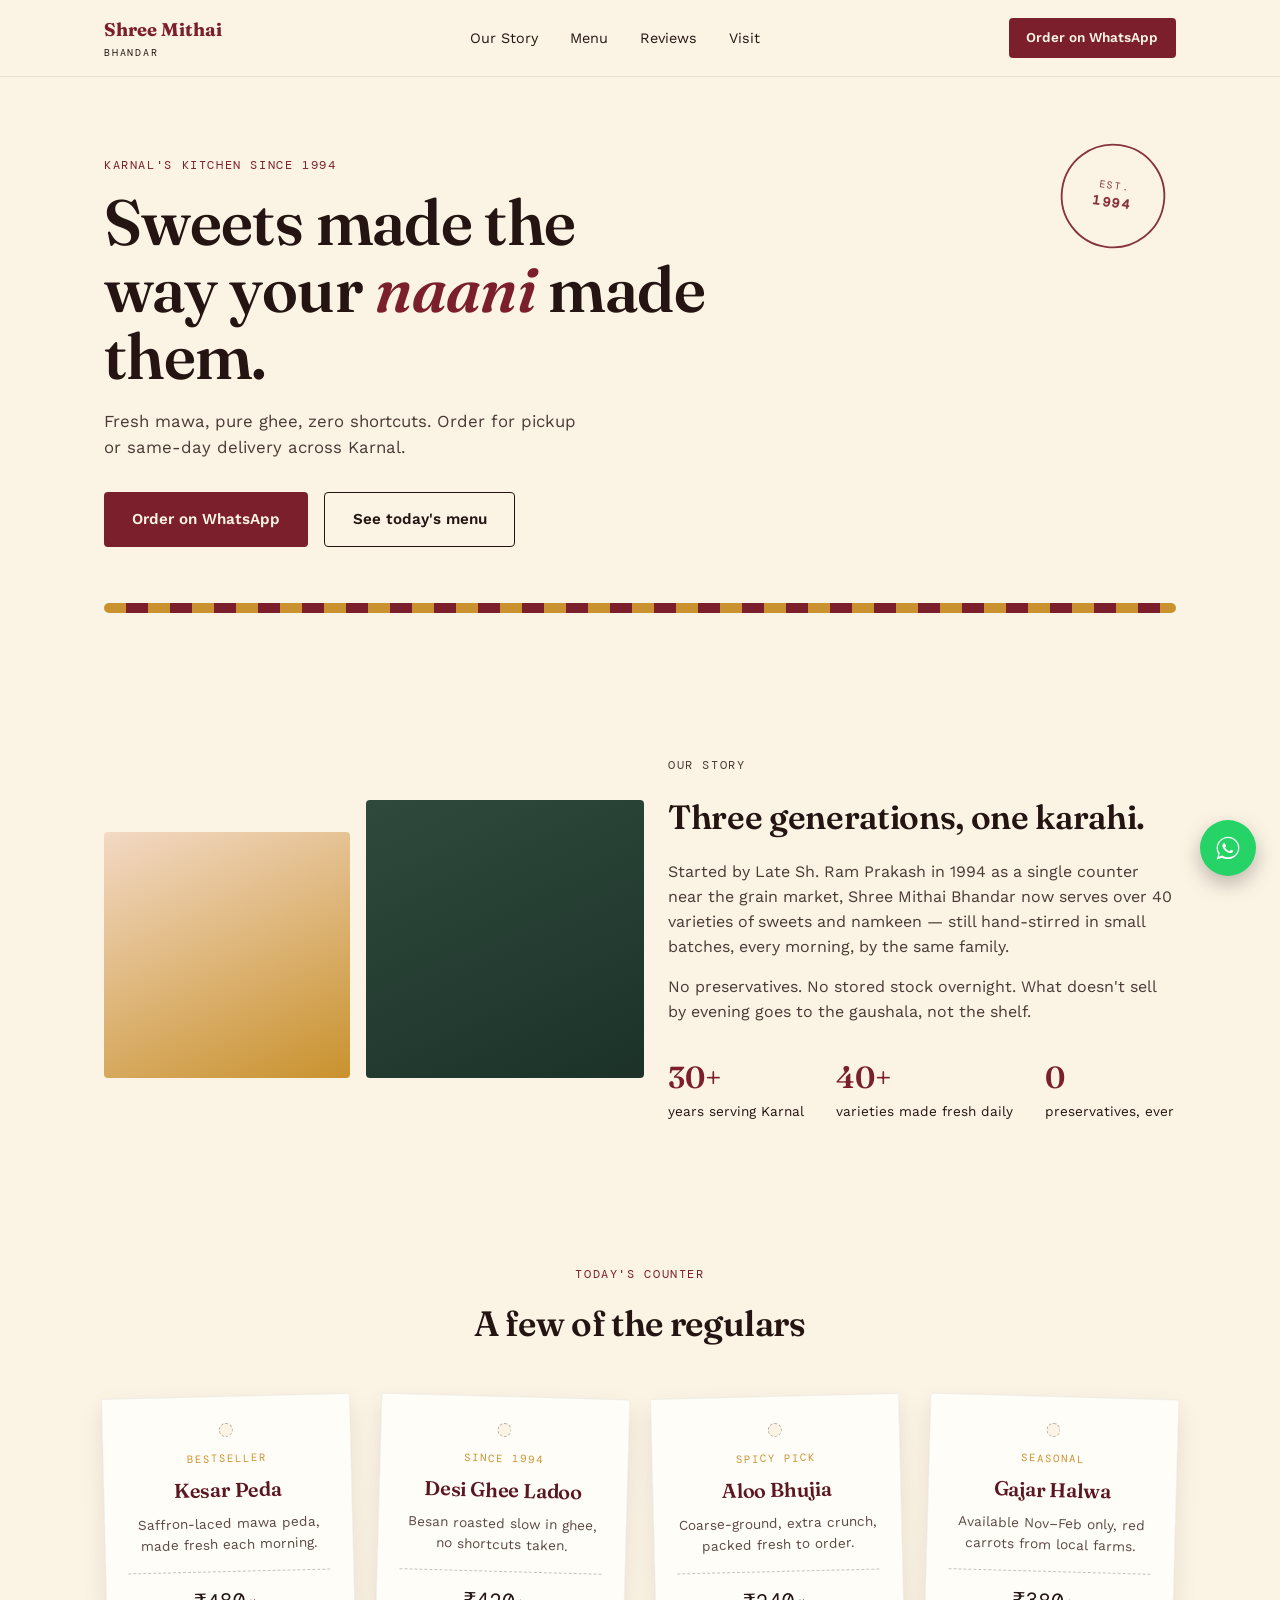
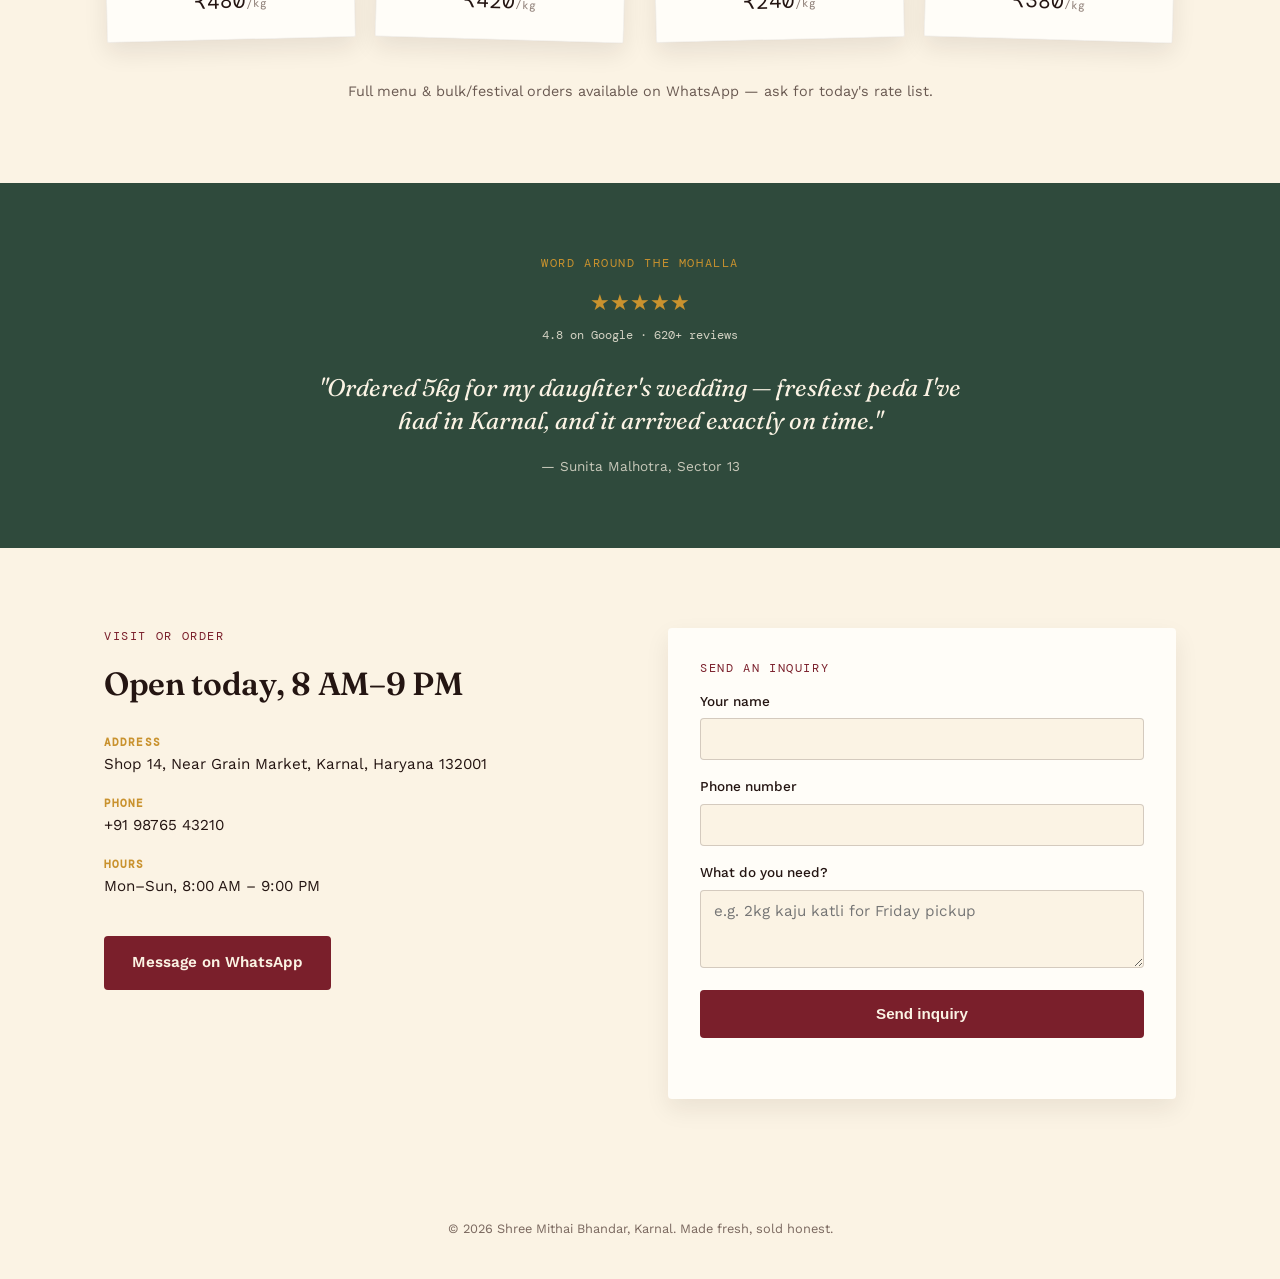
==== frontend/index.html @ f6ac072c "Initial retailer template" ====
<!DOCTYPE html>
<html lang="en">
<head>
<meta charset="UTF-8">
<meta name="viewport" content="width=device-width, initial-scale=1.0">
<title>Shree Mithai Bhandar — Fresh Sweets & Namkeen, Karnal</title>
<link rel="preconnect" href="https://fonts.googleapis.com">
<link href="https://fonts.googleapis.com/css2?family=Fraunces:ital,opsz,wght@0,9..144,300;0,9..144,500;0,9..144,600;0,9..144,700;1,9..144,500&family=Work+Sans:wght@400;500;600&family=DM+Mono:wght@400;500&display=swap" rel="stylesheet">
<link rel="stylesheet" href="style.css">
</head>
<body>

  <!-- NAV -->
  <header class="nav" id="nav">
    <div class="nav-inner">
      <a href="#top" class="nav-brand">Shree Mithai<span>Bhandar</span></a>
      <nav class="nav-links">
        <a href="#story">Our Story</a>
        <a href="#menu">Menu</a>
        <a href="#reviews">Reviews</a>
        <a href="#visit">Visit</a>
      </nav>
      <a href="#visit" class="nav-cta">Order on WhatsApp</a>
    </div>
  </header>

  <!-- HERO -->
  <section class="hero" id="top">
    <div class="hero-stamp" aria-hidden="true">
      <svg viewBox="0 0 120 120"><circle cx="60" cy="60" r="56"/><text x="60" y="52" text-anchor="middle">EST.</text><text x="60" y="72" text-anchor="middle" class="stamp-year">1994</text></svg>
    </div>
    <div class="hero-inner">
      <p class="eyebrow">Karnal's kitchen since 1994</p>
      <h1>Sweets made the<br>way your <em>naani</em> made them.</h1>
      <p class="hero-sub">Fresh mawa, pure ghee, zero shortcuts. Order for pickup or same-day delivery across Karnal.</p>
      <div class="hero-actions">
        <a href="#visit" class="btn btn-primary">Order on WhatsApp</a>
        <a href="#menu" class="btn btn-ghost">See today's menu</a>
      </div>
    </div>
    <div class="hero-strip" aria-hidden="true"></div>
  </section>

  <!-- STORY -->
  <section class="story" id="story">
    <div class="story-media">
      <div class="media-block media-1"></div>
      <div class="media-block media-2"></div>
    </div>
    <div class="story-copy">
      <p class="eyebrow">Our story</p>
      <h2>Three generations, one karahi.</h2>
      <p>Started by Late Sh. Ram Prakash in 1994 as a single counter near the grain market, Shree Mithai Bhandar now serves over 40 varieties of sweets and namkeen &mdash; still hand-stirred in small batches, every morning, by the same family.</p>
      <p>No preservatives. No stored stock overnight. What doesn't sell by evening goes to the gaushala, not the shelf.</p>
      <ul class="story-facts">
        <li><span>30+</span>years serving Karnal</li>
        <li><span>40+</span>varieties made fresh daily</li>
        <li><span>0</span>preservatives, ever</li>
      </ul>
    </div>
  </section>

  <!-- MENU / TICKET CARDS (signature element) -->
  <section class="menu" id="menu">
    <p class="eyebrow center">Today's counter</p>
    <h2 class="center">A few of the regulars</h2>

    <div class="ticket-rack">
      <article class="ticket">
        <div class="ticket-hole"></div>
        <p class="ticket-label">Bestseller</p>
        <h3>Kesar Peda</h3>
        <p class="ticket-desc">Saffron-laced mawa peda, made fresh each morning.</p>
        <p class="ticket-price">₹480<span>/kg</span></p>
      </article>

      <article class="ticket ticket-alt">
        <div class="ticket-hole"></div>
        <p class="ticket-label">Since 1994</p>
        <h3>Desi Ghee Ladoo</h3>
        <p class="ticket-desc">Besan roasted slow in ghee, no shortcuts taken.</p>
        <p class="ticket-price">₹420<span>/kg</span></p>
      </article>

      <article class="ticket">
        <div class="ticket-hole"></div>
        <p class="ticket-label">Spicy pick</p>
        <h3>Aloo Bhujia</h3>
        <p class="ticket-desc">Coarse-ground, extra crunch, packed fresh to order.</p>
        <p class="ticket-price">₹240<span>/kg</span></p>
      </article>

      <article class="ticket ticket-alt">
        <div class="ticket-hole"></div>
        <p class="ticket-label">Seasonal</p>
        <h3>Gajar Halwa</h3>
        <p class="ticket-desc">Available Nov&ndash;Feb only, red carrots from local farms.</p>
        <p class="ticket-price">₹380<span>/kg</span></p>
      </article>
    </div>
    <p class="menu-note">Full menu &amp; bulk/festival orders available on WhatsApp &mdash; ask for today's rate list.</p>
  </section>

  <!-- REVIEWS -->
  <section class="reviews" id="reviews">
    <div class="reviews-inner">
      <p class="eyebrow">Word around the mohalla</p>
      <div class="stars" aria-label="4.8 out of 5 stars">★★★★★ <span>4.8 on Google · 620+ reviews</span></div>
      <blockquote>
        "Ordered 5kg for my daughter's wedding &mdash; freshest peda I've had in Karnal, and it arrived exactly on time."
        <cite>&mdash; Sunita Malhotra, Sector 13</cite>
      </blockquote>
    </div>
  </section>

  <!-- VISIT / CONTACT -->
  <section class="visit" id="visit">
    <div class="visit-grid">
      <div class="visit-info">
        <p class="eyebrow">Visit or order</p>
        <h2>Open today, 8 AM&ndash;9 PM</h2>
        <ul class="info-list">
          <li><strong>Address</strong>Shop 14, Near Grain Market, Karnal, Haryana 132001</li>
          <li><strong>Phone</strong>+91 98765 43210</li>
          <li><strong>Hours</strong>Mon&ndash;Sun, 8:00 AM &ndash; 9:00 PM</li>
        </ul>
        <a href="https://wa.me/919876543210" class="btn btn-primary" target="_blank" rel="noopener">Message on WhatsApp</a>
      </div>

      <form class="visit-form" id="inquiry-form">
        <p class="eyebrow">Send an inquiry</p>
        <label>Your name
          <input type="text" name="name" required>
        </label>
        <label>Phone number
          <input type="tel" name="phone" required>
        </label>
        <label>What do you need?
          <textarea name="message" rows="3" placeholder="e.g. 2kg kaju katli for Friday pickup"></textarea>
        </label>
        <button type="submit" class="btn btn-primary btn-block">Send inquiry</button>
        <p class="form-status" id="form-status" role="status"></p>
      </form>
    </div>
  </section>

  <footer class="footer">
    <p>&copy; 2026 Shree Mithai Bhandar, Karnal. Made fresh, sold honest.</p>
  </footer>

  <a href="https://wa.me/919876543210" class="float-whatsapp" target="_blank" rel="noopener" aria-label="Order on WhatsApp">
    <svg viewBox="0 0 32 32"><path d="M16 3C9 3 3 9 3 16c0 2.6.8 5 2.1 7L3 29l6.2-2c2 1.1 4.3 1.7 6.8 1.7 7 0 13-6 13-13S23 3 16 3zm0 23.6c-2.2 0-4.3-.6-6.1-1.7l-.4-.3-4 1.1 1.1-3.9-.3-.4C5 19.5 4.4 17.8 4.4 16 4.4 9.8 9.6 4.6 16 4.6S27.6 9.8 27.6 16 22.4 26.6 16 26.6z"/><path d="M22 19.1c-.3-.2-1.9-1-2.2-1.1-.3-.1-.5-.2-.7.2-.2.3-.8 1.1-1 1.3-.2.2-.4.2-.7.1-.3-.2-1.4-.5-2.7-1.6-1-.9-1.7-2-1.9-2.3-.2-.3 0-.5.1-.7.1-.1.3-.4.5-.5.2-.2.2-.3.3-.5.1-.2 0-.4 0-.6 0-.2-.7-1.8-1-2.4-.3-.6-.5-.5-.7-.5h-.6c-.2 0-.5.1-.8.4-.3.3-1 1-1 2.5s1.1 2.9 1.2 3.1c.1.2 2.1 3.3 5.2 4.5.7.3 1.3.5 1.7.6.7.2 1.4.2 1.9.1.6-.1 1.9-.8 2.1-1.5.3-.7.3-1.4.2-1.5-.1-.1-.3-.2-.6-.3z"/></svg>
  </a>

<script src="script.js"></script>
</body>
</html>
---- frontend/style.css ----
/* ============ TOKENS ============ */
:root{
  --cream:      #FBF3E4;
  --maroon:     #7A1F2B;
  --maroon-dk:  #5C1620;
  --gold:       #C9922E;
  --green:      #2F4A3C;
  --ink:        #241512;
  --blush:      #F3D9C4;
  --paper:      #FFFDF8;

  --font-display: "Fraunces", serif;
  --font-body:    "Work Sans", sans-serif;
  --font-mono:    "DM Mono", monospace;

  --radius: 4px;
  --max: 1120px;
}

*{ box-sizing:border-box; margin:0; padding:0; }
html{ scroll-behavior:smooth; }
body{
  font-family: var(--font-body);
  color: var(--ink);
  background: var(--cream);
  line-height: 1.55;
  -webkit-font-smoothing: antialiased;
}
img{ max-width:100%; display:block; }
a{ color:inherit; text-decoration:none; }
ul{ list-style:none; }
h1,h2,h3{ font-family: var(--font-display); font-weight:600; letter-spacing:-0.01em; }

.eyebrow{
  font-family: var(--font-mono);
  font-size: 0.72rem;
  letter-spacing: 0.14em;
  text-transform: uppercase;
  color: var(--maroon);
  margin-bottom: 0.8rem;
}
.eyebrow.center{ text-align:center; }
h2.center{ text-align:center; }

.btn{
  display:inline-block;
  padding: 0.9rem 1.7rem;
  border-radius: var(--radius);
  font-weight:600;
  font-size:0.95rem;
  border: 1.5px solid transparent;
  transition: transform .15s ease, box-shadow .15s ease;
}
.btn:hover{ transform: translateY(-2px); }
.btn-primary{ background: var(--maroon); color: var(--cream); }
.btn-primary:hover{ box-shadow: 0 8px 20px rgba(122,31,43,0.35); }
.btn-ghost{ border-color: var(--ink); color: var(--ink); }
.btn-block{ display:block; width:100%; text-align:center; }

/* ============ NAV ============ */
.nav{
  position: sticky; top:0; z-index:50;
  background: rgba(251,243,228,0.92);
  backdrop-filter: blur(6px);
  border-bottom: 1px solid rgba(36,21,18,0.08);
}
.nav-inner{
  max-width: var(--max); margin:0 auto;
  display:flex; align-items:center; justify-content:space-between;
  padding: 1rem 1.5rem;
}
.nav-brand{
  font-family: var(--font-display);
  font-weight:700; font-size:1.15rem;
  color: var(--maroon);
}
.nav-brand span{ display:block; font-size:0.62rem; letter-spacing:0.18em; font-family:var(--font-mono); font-weight:400; color:var(--ink); text-transform:uppercase; }
.nav-links{ display:flex; gap:2rem; font-size:0.9rem; }
.nav-links a:hover{ color: var(--maroon); }
.nav-cta{
  background:var(--maroon); color:var(--cream);
  padding:0.6rem 1.1rem; border-radius:var(--radius); font-size:0.85rem; font-weight:600;
}
@media (max-width:760px){ .nav-links{ display:none; } }

/* ============ HERO ============ */
.hero{
  position:relative;
  max-width: var(--max); margin:0 auto;
  padding: 5rem 1.5rem 4rem;
  overflow:hidden;
}
.hero-inner{ max-width:640px; }
.hero h1{
  font-size: clamp(2.4rem, 5.5vw, 4rem);
  line-height:1.05;
  margin: 0.5rem 0 1.2rem;
}
.hero h1 em{ font-style:italic; color:var(--maroon); }
.hero-sub{ font-size:1.05rem; max-width: 480px; color:#4a3a35; margin-bottom:2rem; }
.hero-actions{ display:flex; gap:1rem; flex-wrap:wrap; }

.hero-stamp{
  position:absolute; top:4rem; right:2rem;
  width:110px; height:110px;
  opacity:0.9;
  transform: rotate(8deg);
}
.hero-stamp svg{ width:100%; height:100%; }
.hero-stamp circle{ fill:none; stroke:var(--maroon); stroke-width:2; }
.hero-stamp text{ font-family:var(--font-mono); font-size:11px; fill:var(--maroon); letter-spacing:2px; }
.hero-stamp .stamp-year{ font-size:14px; font-weight:700; }
@media (max-width:760px){ .hero-stamp{ display:none; } }

.hero-strip{
  height: 10px; margin-top:3.5rem;
  background: repeating-linear-gradient(90deg, var(--gold) 0 22px, var(--maroon) 22px 44px);
  border-radius: 999px;
}

/* ============ STORY ============ */
.story{
  max-width: var(--max); margin:0 auto;
  padding: 5rem 1.5rem;
  display:grid; grid-template-columns: 1fr 1fr; gap:3.5rem;
  align-items:center;
}
.story-media{ display:grid; grid-template-columns: 1fr 1fr; gap:1rem; }
.media-block{ border-radius: var(--radius); aspect-ratio:1; background-size:cover; background-position:center; }
.media-1{ background: linear-gradient(155deg, var(--blush), var(--gold)); margin-top:2rem; }
.media-2{ background: linear-gradient(155deg, var(--green), #1c3229); }
.story-copy h2{ font-size:2.1rem; margin-bottom:1.1rem; }
.story-copy p{ margin-bottom:1rem; color:#4a3a35; }
.story-facts{ display:flex; gap:2rem; margin-top:1.8rem; flex-wrap:wrap; }
.story-facts li{ font-size:0.85rem; color:var(--ink); }
.story-facts span{ display:block; font-family:var(--font-display); font-size:1.9rem; color:var(--maroon); font-weight:600; }
@media (max-width:800px){ .story{ grid-template-columns:1fr; } }

/* ============ MENU / TICKETS (signature) ============ */
.menu{ max-width: var(--max); margin:0 auto; padding: 4rem 1.5rem 5rem; }
.menu h2{ font-size:2.2rem; margin-bottom:2.8rem; }
.ticket-rack{
  display:grid; grid-template-columns: repeat(4, 1fr); gap:1.6rem;
}
.ticket{
  background: var(--paper);
  border-radius: 2px;
  padding: 1.6rem 1.4rem 1.4rem;
  position: relative;
  box-shadow: 0 10px 24px rgba(36,21,18,0.09);
  transform: rotate(-1.4deg);
  border: 1px solid rgba(36,21,18,0.06);
}
.ticket-alt{ transform: rotate(1.6deg); }
.ticket:hover{ transform: rotate(0deg) translateY(-4px); transition: transform .2s ease; }
.ticket-hole{
  width:14px; height:14px; border-radius:50%;
  background: var(--cream);
  border: 1.5px dashed rgba(36,21,18,0.3);
  margin: 0 auto 0.9rem;
}
.ticket-label{ font-family:var(--font-mono); font-size:0.66rem; letter-spacing:0.1em; text-transform:uppercase; color:var(--gold); text-align:center; margin-bottom:0.4rem; }
.ticket h3{ font-size:1.25rem; text-align:center; margin-bottom:0.5rem; color:var(--maroon-dk); }
.ticket-desc{ font-size:0.85rem; color:#5a4842; text-align:center; margin-bottom:1rem; min-height:2.6em; }
.ticket-price{ font-family:var(--font-mono); font-size:1.3rem; text-align:center; border-top:1px dashed rgba(36,21,18,0.25); padding-top:0.8rem; }
.ticket-price span{ font-size:0.7rem; color:#8a7a72; }
.menu-note{ text-align:center; margin-top:2.5rem; font-size:0.9rem; color:#6a5a52; }
@media (max-width:900px){ .ticket-rack{ grid-template-columns: 1fr 1fr; } }
@media (max-width:560px){ .ticket-rack{ grid-template-columns: 1fr; } }

/* ============ REVIEWS ============ */
.reviews{ background: var(--green); color: var(--cream); padding: 4.5rem 1.5rem; }
.reviews-inner{ max-width:680px; margin:0 auto; text-align:center; }
.reviews .eyebrow{ color: var(--gold); }
.stars{ font-size:1.4rem; color:var(--gold); margin-bottom:1.6rem; }
.stars span{ display:block; font-family:var(--font-mono); font-size:0.75rem; color:var(--cream); opacity:0.8; margin-top:0.4rem; }
.reviews blockquote{ font-family: var(--font-display); font-style:italic; font-size:1.5rem; line-height:1.4; }
.reviews cite{ display:block; margin-top:1.2rem; font-family:var(--font-body); font-style:normal; font-size:0.85rem; opacity:0.75; }

/* ============ VISIT ============ */
.visit{ max-width: var(--max); margin:0 auto; padding:5rem 1.5rem; }
.visit-grid{ display:grid; grid-template-columns: 1fr 1fr; gap:3.5rem; }
.visit h2{ font-size:2rem; margin-bottom:1.6rem; }
.info-list li{ display:flex; flex-direction:column; gap:0.15rem; margin-bottom:1.1rem; font-size:0.95rem; }
.info-list strong{ font-family:var(--font-mono); font-size:0.7rem; text-transform:uppercase; letter-spacing:0.1em; color:var(--gold); }
.visit-info .btn{ margin-top:1.2rem; }

.visit-form{
  background: var(--paper); border-radius: var(--radius);
  padding: 2rem; box-shadow: 0 10px 24px rgba(36,21,18,0.08);
}
.visit-form label{ display:block; font-size:0.85rem; font-weight:500; margin-bottom:1rem; }
.visit-form input, .visit-form textarea{
  width:100%; margin-top:0.4rem;
  padding:0.7rem 0.8rem; border-radius: var(--radius);
  border: 1px solid rgba(36,21,18,0.18);
  font-family: var(--font-body); font-size:0.95rem;
  background: var(--cream);
}
.visit-form input:focus, .visit-form textarea:focus{ outline: 2px solid var(--maroon); outline-offset:1px; }
.form-status{ margin-top:0.8rem; font-size:0.85rem; font-family:var(--font-mono); min-height:1.2em; }
@media (max-width:800px){ .visit-grid{ grid-template-columns:1fr; } }

/* ============ FOOTER ============ */
.footer{ text-align:center; padding:2.5rem 1.5rem; font-size:0.8rem; color:#7a685f; }

/* ============ WHATSAPP FLOAT ============ */
.float-whatsapp{
  position:fixed; bottom:1.5rem; right:1.5rem; z-index:60;
  width:56px; height:56px; border-radius:50%;
  background:#25D366; display:flex; align-items:center; justify-content:center;
  box-shadow: 0 8px 20px rgba(0,0,0,0.25);
}
.float-whatsapp svg{ width:28px; height:28px; fill:#fff; }

/* ============ ACCESSIBILITY ============ */
:focus-visible{ outline: 2px solid var(--maroon); outline-offset:2px; }
@media (prefers-reduced-motion: reduce){
  *{ transition:none !important; scroll-behavior:auto !important; }
}
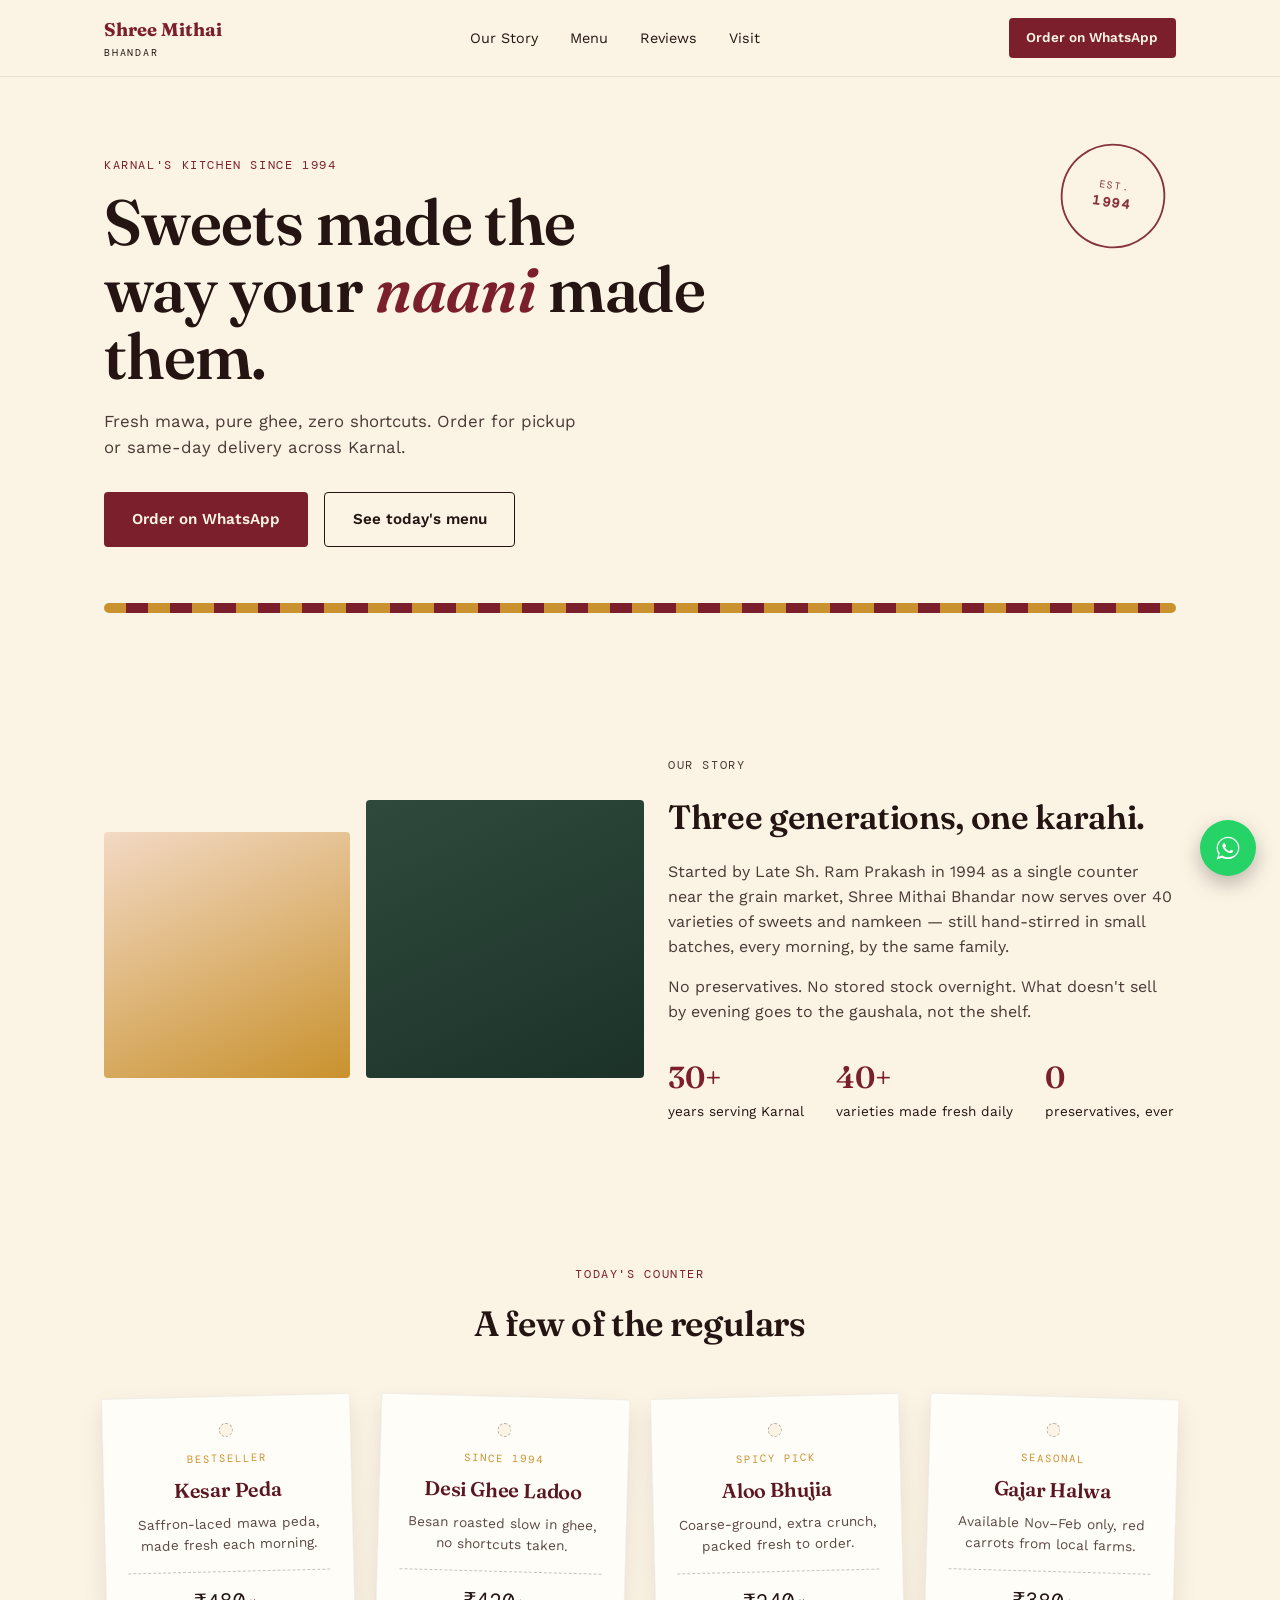
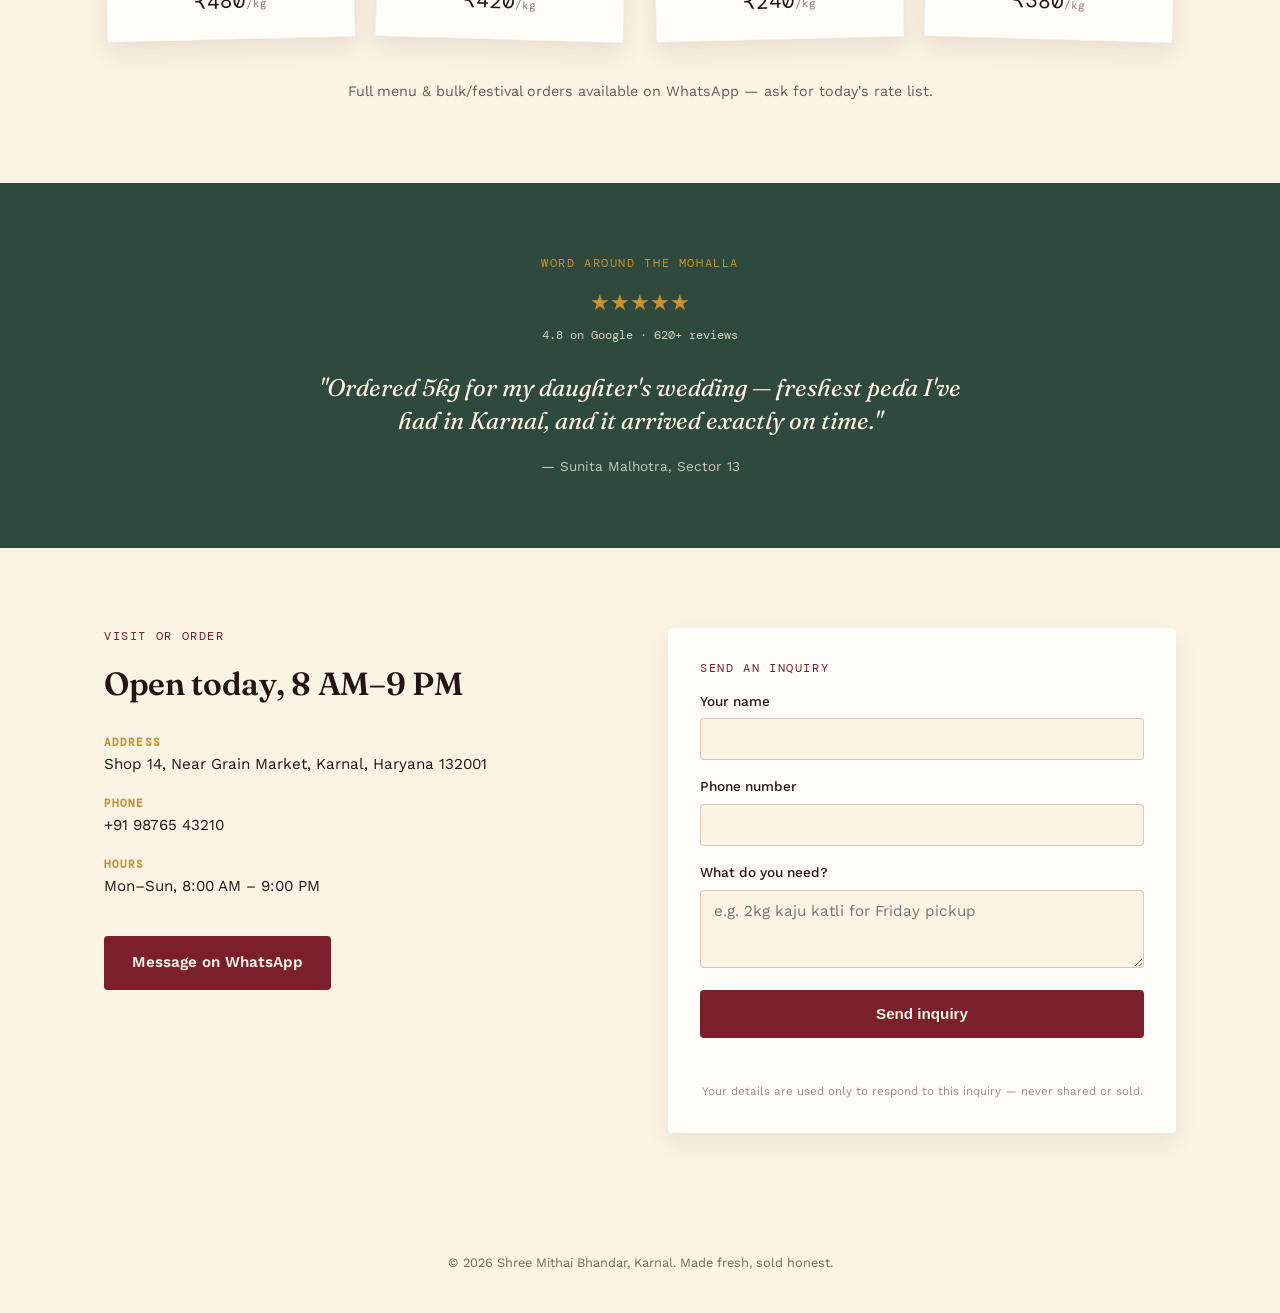
==== commit c54c5bc4: "Add security, SEO, error handling, privacy note" ====
--- a/frontend/index.html
+++ b/frontend/index.html
@@ -4,6 +4,19 @@
 <meta charset="UTF-8">
 <meta name="viewport" content="width=device-width, initial-scale=1.0">
 <title>Shree Mithai Bhandar — Fresh Sweets & Namkeen, Karnal</title>
+<meta name="description" content="Fresh mithai, namkeen and festive sweets in Karnal since 1994. Order on WhatsApp for same-day pickup or delivery.">
+<meta name="theme-color" content="#7A1F2B">
+
+<!-- Open Graph: controls how this looks when shared on WhatsApp/Facebook -->
+<meta property="og:title" content="Shree Mithai Bhandar — Fresh Sweets & Namkeen, Karnal">
+<meta property="og:description" content="Fresh mithai, namkeen and festive sweets in Karnal since 1994. Order on WhatsApp for same-day pickup or delivery.">
+<meta property="og:type" content="website">
+<meta property="og:image" content="/og-image.png">
+<meta property="og:locale" content="en_IN">
+
+<link rel="icon" type="image/svg+xml" href="/favicon.svg">
+<link rel="canonical" href="https://mithai-bhandar-website.vercel.app/">
+
 <link rel="preconnect" href="https://fonts.googleapis.com">
 <link href="https://fonts.googleapis.com/css2?family=Fraunces:ital,opsz,wght@0,9..144,300;0,9..144,500;0,9..144,600;0,9..144,700;1,9..144,500&family=Work+Sans:wght@400;500;600&family=DM+Mono:wght@400;500&display=swap" rel="stylesheet">
 <link rel="stylesheet" href="style.css">
@@ -140,6 +153,7 @@
         </label>
         <button type="submit" class="btn btn-primary btn-block">Send inquiry</button>
         <p class="form-status" id="form-status" role="status"></p>
+        <p class="form-privacy">Your details are used only to respond to this inquiry — never shared or sold.</p>
       </form>
     </div>
   </section>
@@ -152,6 +166,9 @@
     <svg viewBox="0 0 32 32"><path d="M16 3C9 3 3 9 3 16c0 2.6.8 5 2.1 7L3 29l6.2-2c2 1.1 4.3 1.7 6.8 1.7 7 0 13-6 13-13S23 3 16 3zm0 23.6c-2.2 0-4.3-.6-6.1-1.7l-.4-.3-4 1.1 1.1-3.9-.3-.4C5 19.5 4.4 17.8 4.4 16 4.4 9.8 9.6 4.6 16 4.6S27.6 9.8 27.6 16 22.4 26.6 16 26.6z"/><path d="M22 19.1c-.3-.2-1.9-1-2.2-1.1-.3-.1-.5-.2-.7.2-.2.3-.8 1.1-1 1.3-.2.2-.4.2-.7.1-.3-.2-1.4-.5-2.7-1.6-1-.9-1.7-2-1.9-2.3-.2-.3 0-.5.1-.7.1-.1.3-.4.5-.5.2-.2.2-.3.3-.5.1-.2 0-.4 0-.6 0-.2-.7-1.8-1-2.4-.3-.6-.5-.5-.7-.5h-.6c-.2 0-.5.1-.8.4-.3.3-1 1-1 2.5s1.1 2.9 1.2 3.1c.1.2 2.1 3.3 5.2 4.5.7.3 1.3.5 1.7.6.7.2 1.4.2 1.9.1.6-.1 1.9-.8 2.1-1.5.3-.7.3-1.4.2-1.5-.1-.1-.3-.2-.6-.3z"/></svg>
   </a>
 
+<!-- Analytics: sign up free at plausible.io, swap data-domain to your live URL -->
+<!-- <script defer data-domain="mithai-bhandar-website.vercel.app" src="https://plausible.io/js/script.js"></script> -->
+
 <script src="script.js"></script>
 </body>
 </html>
--- a/frontend/style.css
+++ b/frontend/style.css
@@ -199,6 +199,8 @@
 }
 .visit-form input:focus, .visit-form textarea:focus{ outline: 2px solid var(--maroon); outline-offset:1px; }
 .form-status{ margin-top:0.8rem; font-size:0.85rem; font-family:var(--font-mono); min-height:1.2em; }
+.form-status a{ color: var(--maroon); font-weight:600; text-decoration:underline; }
+.form-privacy{ margin-top:1rem; font-size:0.72rem; color:#9a8a80; text-align:center; }
 @media (max-width:800px){ .visit-grid{ grid-template-columns:1fr; } }
 
 /* ============ FOOTER ============ */
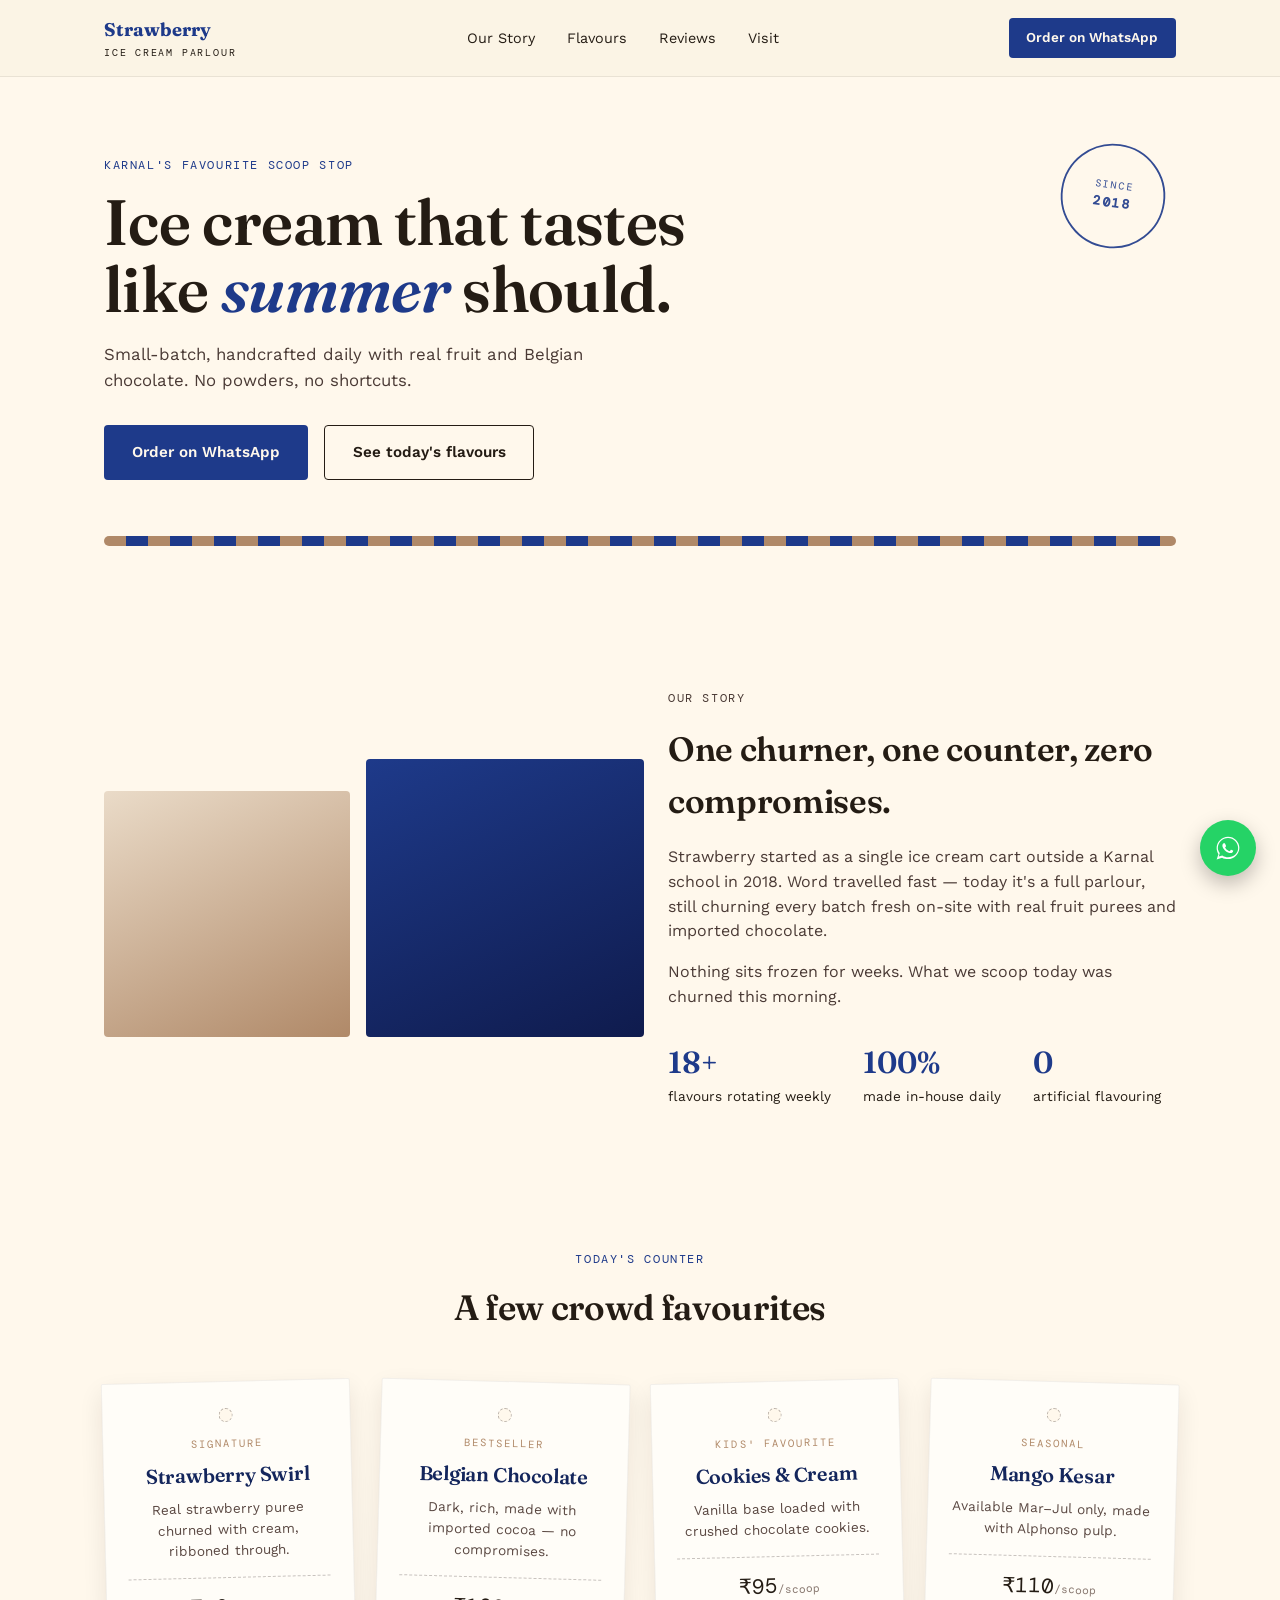
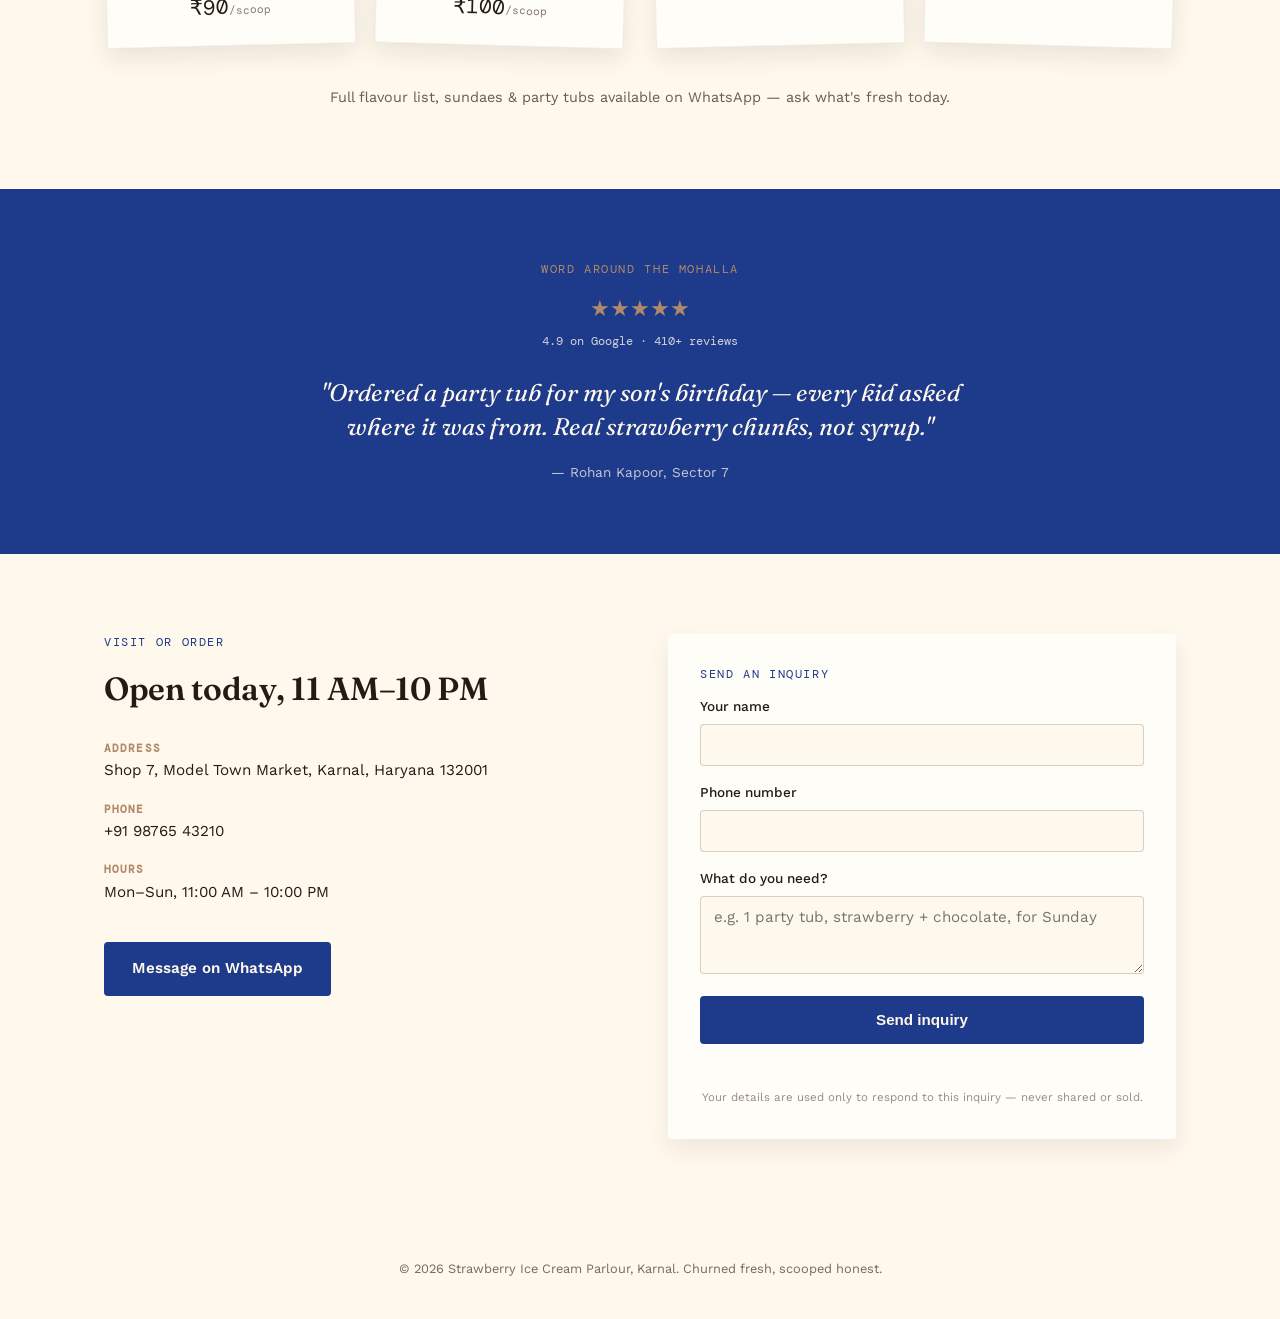
==== commit 1c5dbcf7: "Update to Strawberry ice cream parlour demo" ====
--- a/frontend/index.html
+++ b/frontend/index.html
@@ -3,19 +3,16 @@
 <head>
 <meta charset="UTF-8">
 <meta name="viewport" content="width=device-width, initial-scale=1.0">
-<title>Shree Mithai Bhandar — Fresh Sweets & Namkeen, Karnal</title>
-<meta name="description" content="Fresh mithai, namkeen and festive sweets in Karnal since 1994. Order on WhatsApp for same-day pickup or delivery.">
-<meta name="theme-color" content="#7A1F2B">
+<title>Strawberry — Handcrafted Ice Cream Parlour, Karnal</title>
+<meta name="description" content="Handcrafted ice cream, scoops and sundaes in Karnal. Order on WhatsApp for pickup or delivery.">
+<meta name="theme-color" content="#1E3A8A">
 
-<!-- Open Graph: controls how this looks when shared on WhatsApp/Facebook -->
-<meta property="og:title" content="Shree Mithai Bhandar — Fresh Sweets & Namkeen, Karnal">
-<meta property="og:description" content="Fresh mithai, namkeen and festive sweets in Karnal since 1994. Order on WhatsApp for same-day pickup or delivery.">
+<meta property="og:title" content="Strawberry — Handcrafted Ice Cream Parlour, Karnal">
+<meta property="og:description" content="Handcrafted ice cream, scoops and sundaes in Karnal. Order on WhatsApp for pickup or delivery.">
 <meta property="og:type" content="website">
-<meta property="og:image" content="/og-image.png">
 <meta property="og:locale" content="en_IN">
 
-<link rel="icon" type="image/svg+xml" href="/favicon.svg">
-<link rel="canonical" href="https://mithai-bhandar-website.vercel.app/">
+<link rel="icon" type="image/svg+xml" href="favicon.svg">
 
 <link rel="preconnect" href="https://fonts.googleapis.com">
 <link href="https://fonts.googleapis.com/css2?family=Fraunces:ital,opsz,wght@0,9..144,300;0,9..144,500;0,9..144,600;0,9..144,700;1,9..144,500&family=Work+Sans:wght@400;500;600&family=DM+Mono:wght@400;500&display=swap" rel="stylesheet">
@@ -26,10 +23,10 @@
   <!-- NAV -->
   <header class="nav" id="nav">
     <div class="nav-inner">
-      <a href="#top" class="nav-brand">Shree Mithai<span>Bhandar</span></a>
+      <a href="#top" class="nav-brand">Strawberry<span>Ice Cream Parlour</span></a>
       <nav class="nav-links">
         <a href="#story">Our Story</a>
-        <a href="#menu">Menu</a>
+        <a href="#menu">Flavours</a>
         <a href="#reviews">Reviews</a>
         <a href="#visit">Visit</a>
       </nav>
@@ -40,15 +37,15 @@
   <!-- HERO -->
   <section class="hero" id="top">
     <div class="hero-stamp" aria-hidden="true">
-      <svg viewBox="0 0 120 120"><circle cx="60" cy="60" r="56"/><text x="60" y="52" text-anchor="middle">EST.</text><text x="60" y="72" text-anchor="middle" class="stamp-year">1994</text></svg>
+      <svg viewBox="0 0 120 120"><circle cx="60" cy="60" r="56"/><text x="60" y="52" text-anchor="middle">SINCE</text><text x="60" y="72" text-anchor="middle" class="stamp-year">2018</text></svg>
     </div>
     <div class="hero-inner">
-      <p class="eyebrow">Karnal's kitchen since 1994</p>
-      <h1>Sweets made the<br>way your <em>naani</em> made them.</h1>
-      <p class="hero-sub">Fresh mawa, pure ghee, zero shortcuts. Order for pickup or same-day delivery across Karnal.</p>
+      <p class="eyebrow">Karnal's favourite scoop stop</p>
+      <h1>Ice cream that tastes<br>like <em>summer</em> should.</h1>
+      <p class="hero-sub">Small-batch, handcrafted daily with real fruit and Belgian chocolate. No powders, no shortcuts.</p>
       <div class="hero-actions">
         <a href="#visit" class="btn btn-primary">Order on WhatsApp</a>
-        <a href="#menu" class="btn btn-ghost">See today's menu</a>
+        <a href="#menu" class="btn btn-ghost">See today's flavours</a>
       </div>
     </div>
     <div class="hero-strip" aria-hidden="true"></div>
@@ -62,66 +59,66 @@
     </div>
     <div class="story-copy">
       <p class="eyebrow">Our story</p>
-      <h2>Three generations, one karahi.</h2>
-      <p>Started by Late Sh. Ram Prakash in 1994 as a single counter near the grain market, Shree Mithai Bhandar now serves over 40 varieties of sweets and namkeen &mdash; still hand-stirred in small batches, every morning, by the same family.</p>
-      <p>No preservatives. No stored stock overnight. What doesn't sell by evening goes to the gaushala, not the shelf.</p>
+      <h2>One churner, one counter, zero compromises.</h2>
+      <p>Strawberry started as a single ice cream cart outside a Karnal school in 2018. Word travelled fast &mdash; today it's a full parlour, still churning every batch fresh on-site with real fruit purees and imported chocolate.</p>
+      <p>Nothing sits frozen for weeks. What we scoop today was churned this morning.</p>
       <ul class="story-facts">
-        <li><span>30+</span>years serving Karnal</li>
-        <li><span>40+</span>varieties made fresh daily</li>
-        <li><span>0</span>preservatives, ever</li>
+        <li><span>18+</span>flavours rotating weekly</li>
+        <li><span>100%</span>made in-house daily</li>
+        <li><span>0</span>artificial flavouring</li>
       </ul>
     </div>
   </section>
 
-  <!-- MENU / TICKET CARDS (signature element) -->
+  <!-- MENU / TICKET CARDS -->
   <section class="menu" id="menu">
     <p class="eyebrow center">Today's counter</p>
-    <h2 class="center">A few of the regulars</h2>
+    <h2 class="center">A few crowd favourites</h2>
 
     <div class="ticket-rack">
       <article class="ticket">
         <div class="ticket-hole"></div>
-        <p class="ticket-label">Bestseller</p>
-        <h3>Kesar Peda</h3>
-        <p class="ticket-desc">Saffron-laced mawa peda, made fresh each morning.</p>
-        <p class="ticket-price">₹480<span>/kg</span></p>
+        <p class="ticket-label">Signature</p>
+        <h3>Strawberry Swirl</h3>
+        <p class="ticket-desc">Real strawberry puree churned with cream, ribboned through.</p>
+        <p class="ticket-price">₹90<span>/scoop</span></p>
       </article>
 
       <article class="ticket ticket-alt">
         <div class="ticket-hole"></div>
-        <p class="ticket-label">Since 1994</p>
-        <h3>Desi Ghee Ladoo</h3>
-        <p class="ticket-desc">Besan roasted slow in ghee, no shortcuts taken.</p>
-        <p class="ticket-price">₹420<span>/kg</span></p>
+        <p class="ticket-label">Bestseller</p>
+        <h3>Belgian Chocolate</h3>
+        <p class="ticket-desc">Dark, rich, made with imported cocoa &mdash; no compromises.</p>
+        <p class="ticket-price">₹100<span>/scoop</span></p>
       </article>
 
       <article class="ticket">
         <div class="ticket-hole"></div>
-        <p class="ticket-label">Spicy pick</p>
-        <h3>Aloo Bhujia</h3>
-        <p class="ticket-desc">Coarse-ground, extra crunch, packed fresh to order.</p>
-        <p class="ticket-price">₹240<span>/kg</span></p>
+        <p class="ticket-label">Kids' favourite</p>
+        <h3>Cookies &amp; Cream</h3>
+        <p class="ticket-desc">Vanilla base loaded with crushed chocolate cookies.</p>
+        <p class="ticket-price">₹95<span>/scoop</span></p>
       </article>
 
       <article class="ticket ticket-alt">
         <div class="ticket-hole"></div>
         <p class="ticket-label">Seasonal</p>
-        <h3>Gajar Halwa</h3>
-        <p class="ticket-desc">Available Nov&ndash;Feb only, red carrots from local farms.</p>
-        <p class="ticket-price">₹380<span>/kg</span></p>
+        <h3>Mango Kesar</h3>
+        <p class="ticket-desc">Available Mar&ndash;Jul only, made with Alphonso pulp.</p>
+        <p class="ticket-price">₹110<span>/scoop</span></p>
       </article>
     </div>
-    <p class="menu-note">Full menu &amp; bulk/festival orders available on WhatsApp &mdash; ask for today's rate list.</p>
+    <p class="menu-note">Full flavour list, sundaes &amp; party tubs available on WhatsApp &mdash; ask what's fresh today.</p>
   </section>
 
   <!-- REVIEWS -->
   <section class="reviews" id="reviews">
     <div class="reviews-inner">
       <p class="eyebrow">Word around the mohalla</p>
-      <div class="stars" aria-label="4.8 out of 5 stars">★★★★★ <span>4.8 on Google · 620+ reviews</span></div>
+      <div class="stars" aria-label="4.9 out of 5 stars">★★★★★ <span>4.9 on Google · 410+ reviews</span></div>
       <blockquote>
-        "Ordered 5kg for my daughter's wedding &mdash; freshest peda I've had in Karnal, and it arrived exactly on time."
-        <cite>&mdash; Sunita Malhotra, Sector 13</cite>
+        "Ordered a party tub for my son's birthday &mdash; every kid asked where it was from. Real strawberry chunks, not syrup."
+        <cite>&mdash; Rohan Kapoor, Sector 7</cite>
       </blockquote>
     </div>
   </section>
@@ -131,11 +128,11 @@
     <div class="visit-grid">
       <div class="visit-info">
         <p class="eyebrow">Visit or order</p>
-        <h2>Open today, 8 AM&ndash;9 PM</h2>
+        <h2>Open today, 11 AM&ndash;10 PM</h2>
         <ul class="info-list">
-          <li><strong>Address</strong>Shop 14, Near Grain Market, Karnal, Haryana 132001</li>
+          <li><strong>Address</strong>Shop 7, Model Town Market, Karnal, Haryana 132001</li>
           <li><strong>Phone</strong>+91 98765 43210</li>
-          <li><strong>Hours</strong>Mon&ndash;Sun, 8:00 AM &ndash; 9:00 PM</li>
+          <li><strong>Hours</strong>Mon&ndash;Sun, 11:00 AM &ndash; 10:00 PM</li>
         </ul>
         <a href="https://wa.me/919876543210" class="btn btn-primary" target="_blank" rel="noopener">Message on WhatsApp</a>
       </div>
@@ -149,7 +146,7 @@
           <input type="tel" name="phone" required>
         </label>
         <label>What do you need?
-          <textarea name="message" rows="3" placeholder="e.g. 2kg kaju katli for Friday pickup"></textarea>
+          <textarea name="message" rows="3" placeholder="e.g. 1 party tub, strawberry + chocolate, for Sunday"></textarea>
         </label>
         <button type="submit" class="btn btn-primary btn-block">Send inquiry</button>
         <p class="form-status" id="form-status" role="status"></p>
@@ -159,16 +156,13 @@
   </section>
 
   <footer class="footer">
-    <p>&copy; 2026 Shree Mithai Bhandar, Karnal. Made fresh, sold honest.</p>
+    <p>&copy; 2026 Strawberry Ice Cream Parlour, Karnal. Churned fresh, scooped honest.</p>
   </footer>
 
   <a href="https://wa.me/919876543210" class="float-whatsapp" target="_blank" rel="noopener" aria-label="Order on WhatsApp">
     <svg viewBox="0 0 32 32"><path d="M16 3C9 3 3 9 3 16c0 2.6.8 5 2.1 7L3 29l6.2-2c2 1.1 4.3 1.7 6.8 1.7 7 0 13-6 13-13S23 3 16 3zm0 23.6c-2.2 0-4.3-.6-6.1-1.7l-.4-.3-4 1.1 1.1-3.9-.3-.4C5 19.5 4.4 17.8 4.4 16 4.4 9.8 9.6 4.6 16 4.6S27.6 9.8 27.6 16 22.4 26.6 16 26.6z"/><path d="M22 19.1c-.3-.2-1.9-1-2.2-1.1-.3-.1-.5-.2-.7.2-.2.3-.8 1.1-1 1.3-.2.2-.4.2-.7.1-.3-.2-1.4-.5-2.7-1.6-1-.9-1.7-2-1.9-2.3-.2-.3 0-.5.1-.7.1-.1.3-.4.5-.5.2-.2.2-.3.3-.5.1-.2 0-.4 0-.6 0-.2-.7-1.8-1-2.4-.3-.6-.5-.5-.7-.5h-.6c-.2 0-.5.1-.8.4-.3.3-1 1-1 2.5s1.1 2.9 1.2 3.1c.1.2 2.1 3.3 5.2 4.5.7.3 1.3.5 1.7.6.7.2 1.4.2 1.9.1.6-.1 1.9-.8 2.1-1.5.3-.7.3-1.4.2-1.5-.1-.1-.3-.2-.6-.3z"/></svg>
   </a>
 
-<!-- Analytics: sign up free at plausible.io, swap data-domain to your live URL -->
-<!-- <script defer data-domain="mithai-bhandar-website.vercel.app" src="https://plausible.io/js/script.js"></script> -->
-
 <script src="script.js"></script>
 </body>
 </html>
--- a/frontend/style.css
+++ b/frontend/style.css
@@ -1,12 +1,12 @@
 /* ============ TOKENS ============ */
 :root{
-  --cream:      #FBF3E4;
-  --maroon:     #7A1F2B;
-  --maroon-dk:  #5C1620;
-  --gold:       #C9922E;
-  --green:      #2F4A3C;
-  --ink:        #241512;
-  --blush:      #F3D9C4;
+  --cream:      #FFF8EC;
+  --maroon:     #1E3A8A;
+  --maroon-dk:  #14265C;
+  --gold:       #B08968;
+  --green:      #1E3A8A;
+  --ink:        #241C14;
+  --blush:      #EADBC8;
   --paper:      #FFFDF8;
 
   --font-display: "Fraunces", serif;
@@ -128,7 +128,7 @@
 .story-media{ display:grid; grid-template-columns: 1fr 1fr; gap:1rem; }
 .media-block{ border-radius: var(--radius); aspect-ratio:1; background-size:cover; background-position:center; }
 .media-1{ background: linear-gradient(155deg, var(--blush), var(--gold)); margin-top:2rem; }
-.media-2{ background: linear-gradient(155deg, var(--green), #1c3229); }
+.media-2{ background: linear-gradient(155deg, var(--green), #0F1B4D); }
 .story-copy h2{ font-size:2.1rem; margin-bottom:1.1rem; }
 .story-copy p{ margin-bottom:1rem; color:#4a3a35; }
 .story-facts{ display:flex; gap:2rem; margin-top:1.8rem; flex-wrap:wrap; }
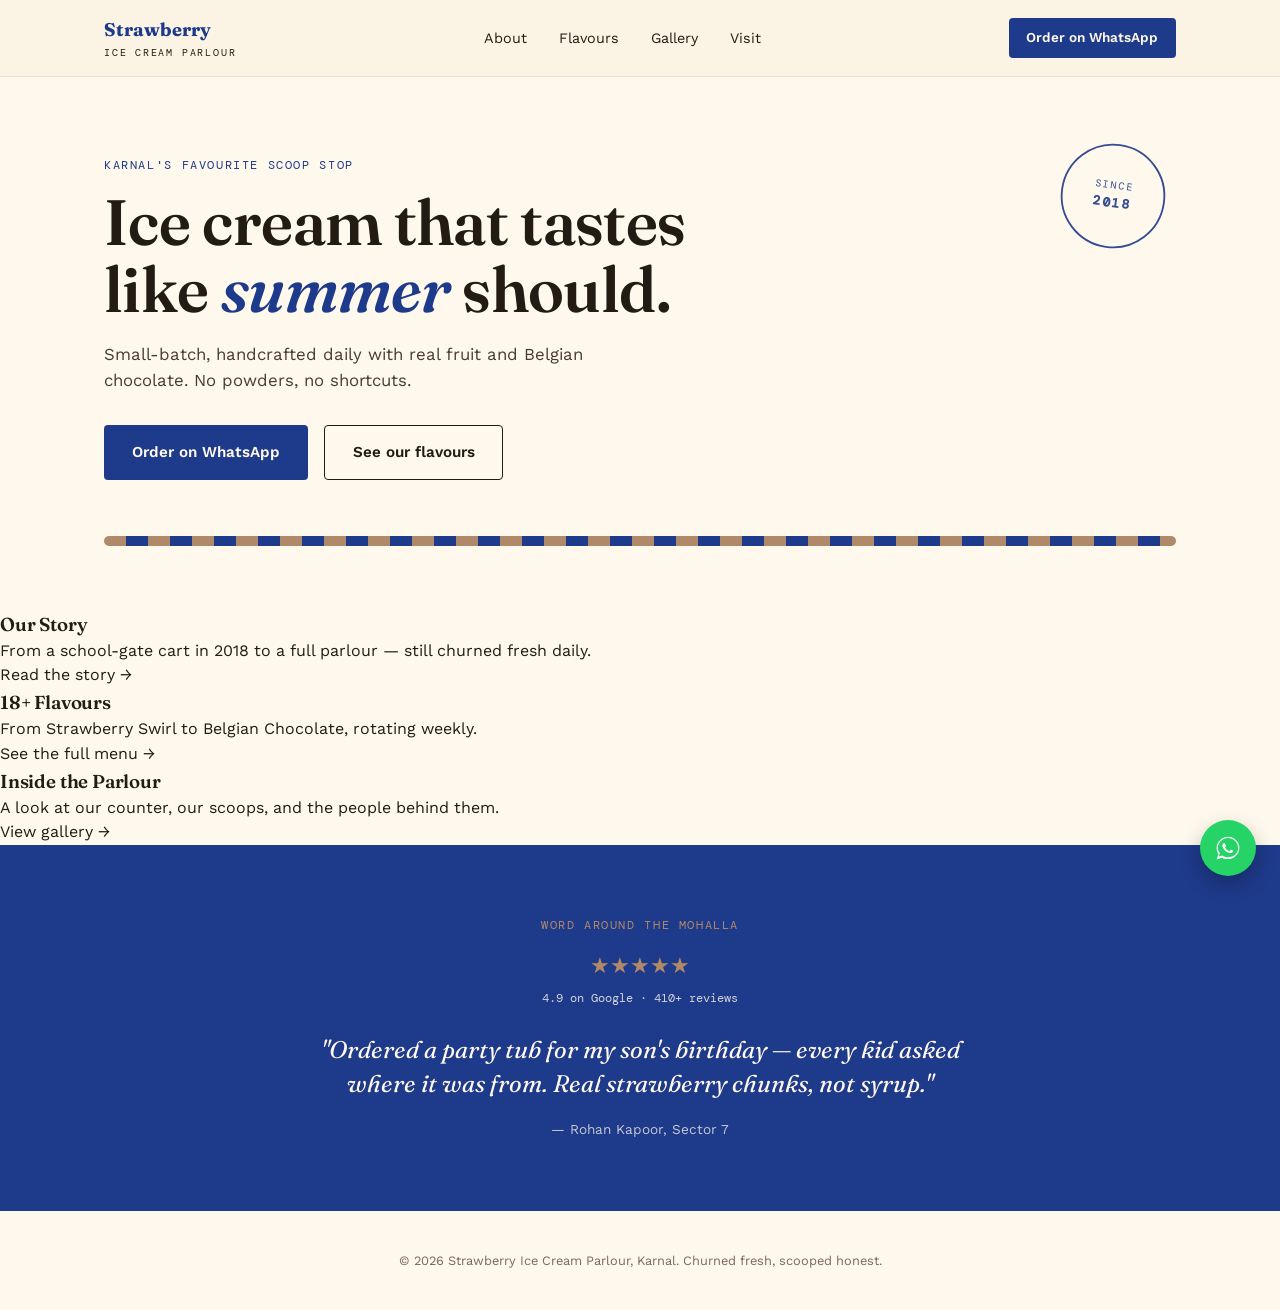
==== commit a2e1b993: "Convert Strawberry site to 5 pages, add gallery" ====
--- a/frontend/index.html
+++ b/frontend/index.html
@@ -6,35 +6,26 @@
 <title>Strawberry — Handcrafted Ice Cream Parlour, Karnal</title>
 <meta name="description" content="Handcrafted ice cream, scoops and sundaes in Karnal. Order on WhatsApp for pickup or delivery.">
 <meta name="theme-color" content="#1E3A8A">
-
-<meta property="og:title" content="Strawberry — Handcrafted Ice Cream Parlour, Karnal">
-<meta property="og:description" content="Handcrafted ice cream, scoops and sundaes in Karnal. Order on WhatsApp for pickup or delivery.">
-<meta property="og:type" content="website">
-<meta property="og:locale" content="en_IN">
-
 <link rel="icon" type="image/svg+xml" href="favicon.svg">
-
 <link rel="preconnect" href="https://fonts.googleapis.com">
 <link href="https://fonts.googleapis.com/css2?family=Fraunces:ital,opsz,wght@0,9..144,300;0,9..144,500;0,9..144,600;0,9..144,700;1,9..144,500&family=Work+Sans:wght@400;500;600&family=DM+Mono:wght@400;500&display=swap" rel="stylesheet">
 <link rel="stylesheet" href="style.css">
 </head>
 <body>
 
-  <!-- NAV -->
   <header class="nav" id="nav">
     <div class="nav-inner">
-      <a href="#top" class="nav-brand">Strawberry<span>Ice Cream Parlour</span></a>
+      <a href="index.html" class="nav-brand">Strawberry<span>Ice Cream Parlour</span></a>
       <nav class="nav-links">
-        <a href="#story">Our Story</a>
-        <a href="#menu">Flavours</a>
-        <a href="#reviews">Reviews</a>
-        <a href="#visit">Visit</a>
+        <a href="about.html">About</a>
+        <a href="menu.html">Flavours</a>
+        <a href="gallery.html">Gallery</a>
+        <a href="visit.html">Visit</a>
       </nav>
-      <a href="#visit" class="nav-cta">Order on WhatsApp</a>
+      <a href="visit.html" class="nav-cta">Order on WhatsApp</a>
     </div>
   </header>
 
-  <!-- HERO -->
   <section class="hero" id="top">
     <div class="hero-stamp" aria-hidden="true">
       <svg viewBox="0 0 120 120"><circle cx="60" cy="60" r="56"/><text x="60" y="52" text-anchor="middle">SINCE</text><text x="60" y="72" text-anchor="middle" class="stamp-year">2018</text></svg>
@@ -44,74 +35,31 @@
       <h1>Ice cream that tastes<br>like <em>summer</em> should.</h1>
       <p class="hero-sub">Small-batch, handcrafted daily with real fruit and Belgian chocolate. No powders, no shortcuts.</p>
       <div class="hero-actions">
-        <a href="#visit" class="btn btn-primary">Order on WhatsApp</a>
-        <a href="#menu" class="btn btn-ghost">See today's flavours</a>
+        <a href="visit.html" class="btn btn-primary">Order on WhatsApp</a>
+        <a href="menu.html" class="btn btn-ghost">See our flavours</a>
       </div>
     </div>
     <div class="hero-strip" aria-hidden="true"></div>
   </section>
 
-  <!-- STORY -->
-  <section class="story" id="story">
-    <div class="story-media">
-      <div class="media-block media-1"></div>
-      <div class="media-block media-2"></div>
+  <div class="teaser-grid">
+    <div class="teaser-card">
+      <h3>Our Story</h3>
+      <p>From a school-gate cart in 2018 to a full parlour — still churned fresh daily.</p>
+      <a href="about.html">Read the story &rarr;</a>
     </div>
-    <div class="story-copy">
-      <p class="eyebrow">Our story</p>
-      <h2>One churner, one counter, zero compromises.</h2>
-      <p>Strawberry started as a single ice cream cart outside a Karnal school in 2018. Word travelled fast &mdash; today it's a full parlour, still churning every batch fresh on-site with real fruit purees and imported chocolate.</p>
-      <p>Nothing sits frozen for weeks. What we scoop today was churned this morning.</p>
-      <ul class="story-facts">
-        <li><span>18+</span>flavours rotating weekly</li>
-        <li><span>100%</span>made in-house daily</li>
-        <li><span>0</span>artificial flavouring</li>
-      </ul>
+    <div class="teaser-card">
+      <h3>18+ Flavours</h3>
+      <p>From Strawberry Swirl to Belgian Chocolate, rotating weekly.</p>
+      <a href="menu.html">See the full menu &rarr;</a>
     </div>
-  </section>
+    <div class="teaser-card">
+      <h3>Inside the Parlour</h3>
+      <p>A look at our counter, our scoops, and the people behind them.</p>
+      <a href="gallery.html">View gallery &rarr;</a>
+    </div>
+  </div>
 
-  <!-- MENU / TICKET CARDS -->
-  <section class="menu" id="menu">
-    <p class="eyebrow center">Today's counter</p>
-    <h2 class="center">A few crowd favourites</h2>
-
-    <div class="ticket-rack">
-      <article class="ticket">
-        <div class="ticket-hole"></div>
-        <p class="ticket-label">Signature</p>
-        <h3>Strawberry Swirl</h3>
-        <p class="ticket-desc">Real strawberry puree churned with cream, ribboned through.</p>
-        <p class="ticket-price">₹90<span>/scoop</span></p>
-      </article>
-
-      <article class="ticket ticket-alt">
-        <div class="ticket-hole"></div>
-        <p class="ticket-label">Bestseller</p>
-        <h3>Belgian Chocolate</h3>
-        <p class="ticket-desc">Dark, rich, made with imported cocoa &mdash; no compromises.</p>
-        <p class="ticket-price">₹100<span>/scoop</span></p>
-      </article>
-
-      <article class="ticket">
-        <div class="ticket-hole"></div>
-        <p class="ticket-label">Kids' favourite</p>
-        <h3>Cookies &amp; Cream</h3>
-        <p class="ticket-desc">Vanilla base loaded with crushed chocolate cookies.</p>
-        <p class="ticket-price">₹95<span>/scoop</span></p>
-      </article>
-
-      <article class="ticket ticket-alt">
-        <div class="ticket-hole"></div>
-        <p class="ticket-label">Seasonal</p>
-        <h3>Mango Kesar</h3>
-        <p class="ticket-desc">Available Mar&ndash;Jul only, made with Alphonso pulp.</p>
-        <p class="ticket-price">₹110<span>/scoop</span></p>
-      </article>
-    </div>
-    <p class="menu-note">Full flavour list, sundaes &amp; party tubs available on WhatsApp &mdash; ask what's fresh today.</p>
-  </section>
-
-  <!-- REVIEWS -->
   <section class="reviews" id="reviews">
     <div class="reviews-inner">
       <p class="eyebrow">Word around the mohalla</p>
@@ -120,38 +68,6 @@
         "Ordered a party tub for my son's birthday &mdash; every kid asked where it was from. Real strawberry chunks, not syrup."
         <cite>&mdash; Rohan Kapoor, Sector 7</cite>
       </blockquote>
-    </div>
-  </section>
-
-  <!-- VISIT / CONTACT -->
-  <section class="visit" id="visit">
-    <div class="visit-grid">
-      <div class="visit-info">
-        <p class="eyebrow">Visit or order</p>
-        <h2>Open today, 11 AM&ndash;10 PM</h2>
-        <ul class="info-list">
-          <li><strong>Address</strong>Shop 7, Model Town Market, Karnal, Haryana 132001</li>
-          <li><strong>Phone</strong>+91 98765 43210</li>
-          <li><strong>Hours</strong>Mon&ndash;Sun, 11:00 AM &ndash; 10:00 PM</li>
-        </ul>
-        <a href="https://wa.me/919876543210" class="btn btn-primary" target="_blank" rel="noopener">Message on WhatsApp</a>
-      </div>
-
-      <form class="visit-form" id="inquiry-form">
-        <p class="eyebrow">Send an inquiry</p>
-        <label>Your name
-          <input type="text" name="name" required>
-        </label>
-        <label>Phone number
-          <input type="tel" name="phone" required>
-        </label>
-        <label>What do you need?
-          <textarea name="message" rows="3" placeholder="e.g. 1 party tub, strawberry + chocolate, for Sunday"></textarea>
-        </label>
-        <button type="submit" class="btn btn-primary btn-block">Send inquiry</button>
-        <p class="form-status" id="form-status" role="status"></p>
-        <p class="form-privacy">Your details are used only to respond to this inquiry — never shared or sold.</p>
-      </form>
     </div>
   </section>
 
